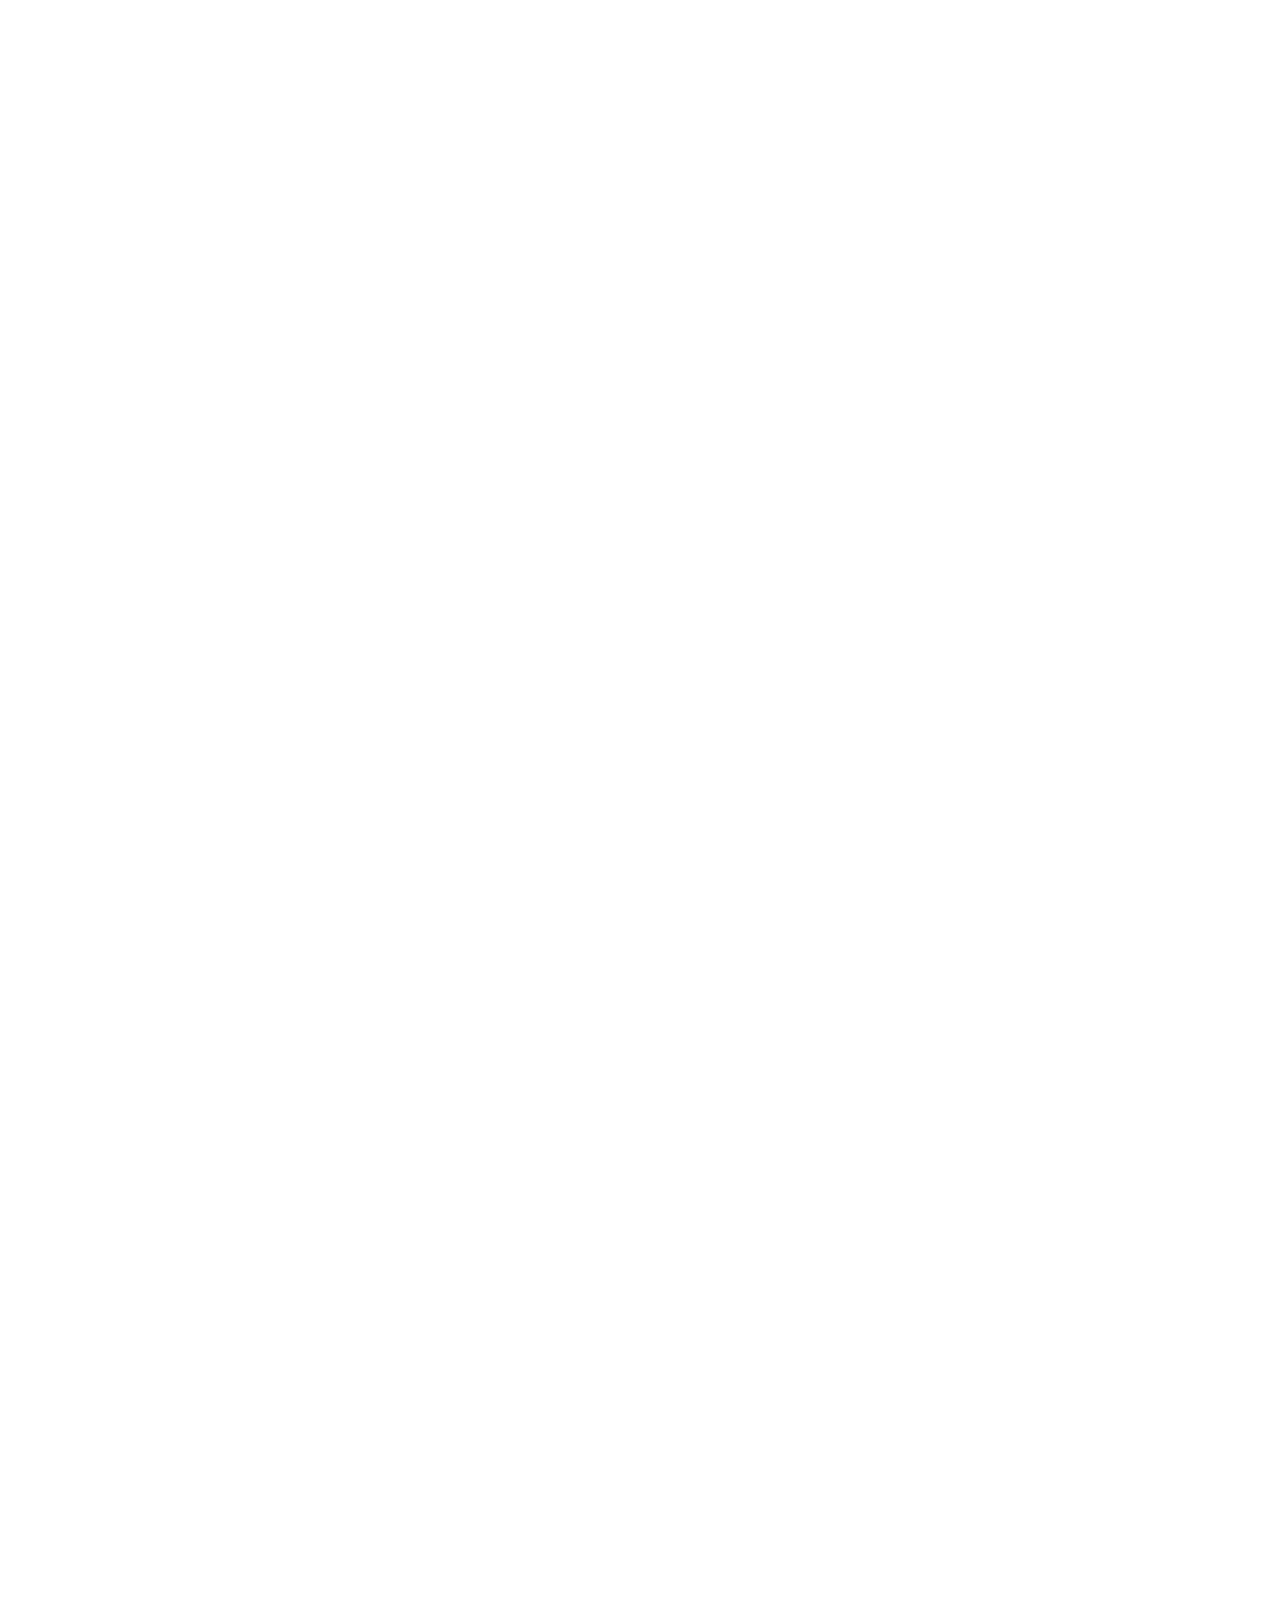
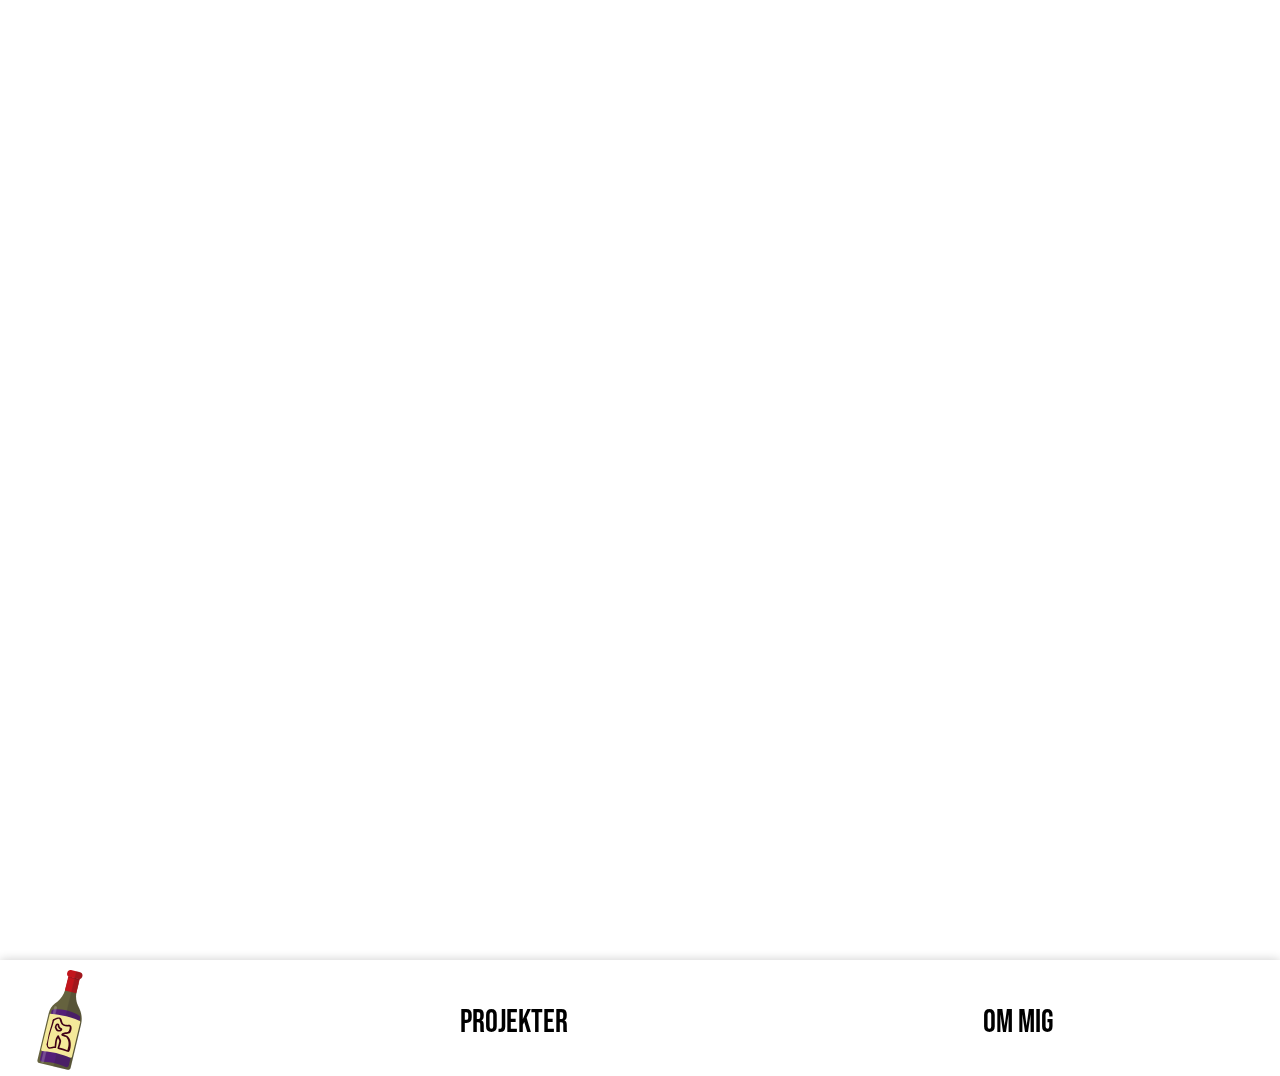
==== animation.html @ bd6a0429 "hh" ====
<!DOCTYPE html>
<html lang="da">

<head>
    <meta charset="UTF-8">
    <meta http-equiv="X-UA-Compatible" content="IE=edge">
    <meta name="viewport" content="width=device-width, initial-scale=1.0">
    <meta name="robots" content="noindex">
    <link rel="preconnect" href="https://fonts.googleapis.com">
    <link rel="preconnect" href="https://fonts.gstatic.com" crossorigin>
    <link href="https://fonts.googleapis.com/css2?family=Bebas+Neue&display=swap" rel="stylesheet">
    <link rel="stylesheet" href="style.css">
    <link rel="stylesheet" href="layout.css">
    <title>Forside</title>
</head>

<body>
    <header>
        <nav class="top-nav" id="top-nav">
            <div class="logo">

                <a href="index.html"><img src="img/vinflakse.svg" alt="Logo"></a>
            </div>
            <input class="menu-btn" type="checkbox" id="menu-btn">
            <label class="menu-icon" for="menu-btn"><span class="navicon"></span></label>
            <ul class="menu">

                <li><a class="sider" href="portfolio.html">Projekter</a></li>
                <li><a class="sider" href="ommig.html">Om mig</a></li>

            </ul>
        </nav>

    </header>
    <main>


    </main>
    <footer class="forser">

        <img class=" mig" src="img/IMG_1372.JPG" alt="mig">
        <p>Produceret af Rasmus</p>
        <p>rari0001@.stud.kea.dk</p>
        <p>Tlf 27587720</p>
    </footer>
    <script src="menu.js"></script>
</body>

</html>
---- style.css ----
* {
  margin: 0;
  padding: 0;
  box-sizing: border-box;
}
/******************burger**************/
.logo img {
  width: 80px;
  height: 80px;
}
.porti img {
  width: 100%;
  height: auto;
  padding: 6%;
  margin-top: 60%;
}
body {
  font-family: "Bebas Neue", sans-serif;
}
.knap {
  width: auto;
  height: 10%;
}
.knaps {
  text-align: center;
}

.top-nav {
  position: fixed;
  width: 100%;

  padding: 10px 10px 5px;
  display: flex;
  justify-content: space-between;
  align-items: center;
  flex-wrap: wrap;
  transition: top 0.75s ease-in;
  background-color: #fff;
  box-shadow: 0 0 10px rgba(0, 0, 0, 0.2);
}
.top-nav .menu {
  list-style: none;
  overflow: hidden;
  display: flex;
  flex-direction: column;
  align-items: flex-start;
  width: 100%;
  max-height: 0;
  transition: max-height 0.2s ease-out;
}
.menu li {
  text-align: center;
  width: 100%;
}

.top-nav .menu li a {
  display: inline-block;
  min-width: 75px;
  margin: 0.3em 0;
  padding: 0 10px;
  transition: 1s all;
  text-decoration: none;
  font-size: 20px;
  width: 100%;
  font-size: 1.5rem;
}

.sider {
  color: black;
}
.sider:hover {
  color: #c2151c;
}
.top-nav .logo {
  display: inline-block;
  width: 150px;
}
.top-nav .menu-icon {
  cursor: pointer;
  display: inline-block;
  padding: 28px 20px;
}
.top-nav .menu-icon .navicon {
  background: #20232d;
  display: block;
  height: 2px;
  position: relative;
  width: 1.625rem;
}
.top-nav .menu-icon .navicon:before,
.top-nav .menu-icon .navicon:after {
  background: #20232d;
  content: "";
  display: block;
  height: 100%;
  position: absolute;
  transition: all 0.2s ease-out;
  width: 100%;
}
.top-nav .menu-icon .navicon:before {
  top: 7px;
}
.top-nav .menu-icon .navicon:after {
  top: -7px;
}
.top-nav .menu-btn {
  display: none;
}
.top-nav .menu-btn:checked ~ .menu {
  max-height: 300px;
}
.top-nav .menu-btn:checked ~ .menu-icon .navicon {
  background: transparent;
}
.top-nav .menu-btn:checked ~ .menu-icon .navicon:before {
  transform: rotate(-45deg);
}
.top-nav .menu-btn:checked ~ .menu-icon .navicon:after {
  transform: rotate(45deg);
}
.top-nav .menu-btn:checked ~ .menu-icon:not(.steps) .navicon:before,
.top-nav .menu-btn:checked ~ .menu-icon:not(.steps) .navicon:after {
  top: 0;
}
/******************foter***********************/
footer {
  font-size: 20px;
  margin: 10px;
  text-align: center;
  margin-top: 150%;
}
.mig {
  border-radius: 40px;
  width: 100px;
  display: inline-block;
  margin-bottom: 10px;
}
.forser {
  margin-top: 60px;
}
/*************************grid********************/
/***GRID 3*2******/
#proj_grid {
  display: grid;
  grid-template-columns: 1fr 1fr;
  grid-template-rows: 1fr 1fr 1fr;
  gap: 5%;
  padding: 35% 5% 10% 5%;
}

#pro1 {
  grid-column: 1;
  grid-row: 1;
}
#pro2 {
  grid-column: 2;
  grid-row: 1;
}
#pro3 {
  grid-column: 1;
  grid-row: 2;
}
#pro4 {
  grid-column: 2;
  grid-row: 2;
}
#pro5 {
  grid-column: 1;
  grid-row: 3;
}
#pro6 {
  grid-column: 2;
  grid-row: 3;
}
---- layout.css ----
@media (min-width: 840px) {
  main {
    max-width: 1300px;
    margin: 0 auto;
  }

  .top-nav li {
    margin: 0 10px;
  }
  .top-nav .menu li a {
    display: inline-block;
    min-width: 75px;
    margin: 0.3em 0;
    padding: 0 10px;
    transition: 1s all;
    text-decoration: none;
    font-size: 20px;
    width: 100%;
    font-size: 2rem;
  }
  .top-nav .menu {
    display: flex;
    justify-content: space-between;
    width: 80%;
    max-height: none;
    flex-direction: row;
  }
  .top-nav .menu-icon {
    display: none;
  }
  .logo img {
    width: 100px;
    height: 100px;
  }
  .knap {
    width: auto;
    height: 15%;
  }
  .porti img {
    width: 100%;
    height: auto;

    margin-top: 10%;
  }
  .sider {
    color: black;
  }
  .sider:hover {
    color: #c2151c;
  }
  footer {
    font-size: 20px;
    margin: 10px;
    text-align: center;
    margin-top: 150%;
  }
  .mig {
    border-radius: 50px;
    width: 150px;
    display: inline-block;
    margin-bottom: 10px;
  }
  .forser {
    margin-top: 200%;
  }
  /*****GRID desk****/
  #proj_grid {
    display: grid;
    grid-template-columns: 1fr 1fr 1fr;
    grid-template-rows: 1fr 1fr;
    gap: 5%;
    padding: 15% 5% 10% 5%;
  }

  #pro1 {
    grid-column: 1;
    grid-row: 1;
    width: 80%;
  }
  #pro2 {
    grid-column: 2;
    grid-row: 1;
    width: 80%;
  }
  #pro3 {
    grid-column: 3;
    grid-row: 1;
    width: 80%;
  }
  #pro4 {
    grid-column: 2;
    grid-row: 1;
    width: 80%;
  }
  #pro5 {
    grid-column: 2;
    grid-row: 2;
    width: 80%;
  }
  #pro6 {
    grid-column: 3;
    grid-row: 2;
    width: 80%;
  }
  .knaps:hover {
    transform: scale(1.1);
  }
  .topoverskrift {
    position: absolute;
    margin-top: 10%;
  }
  .pere {
    line-height: 1.5rem;
  }
}
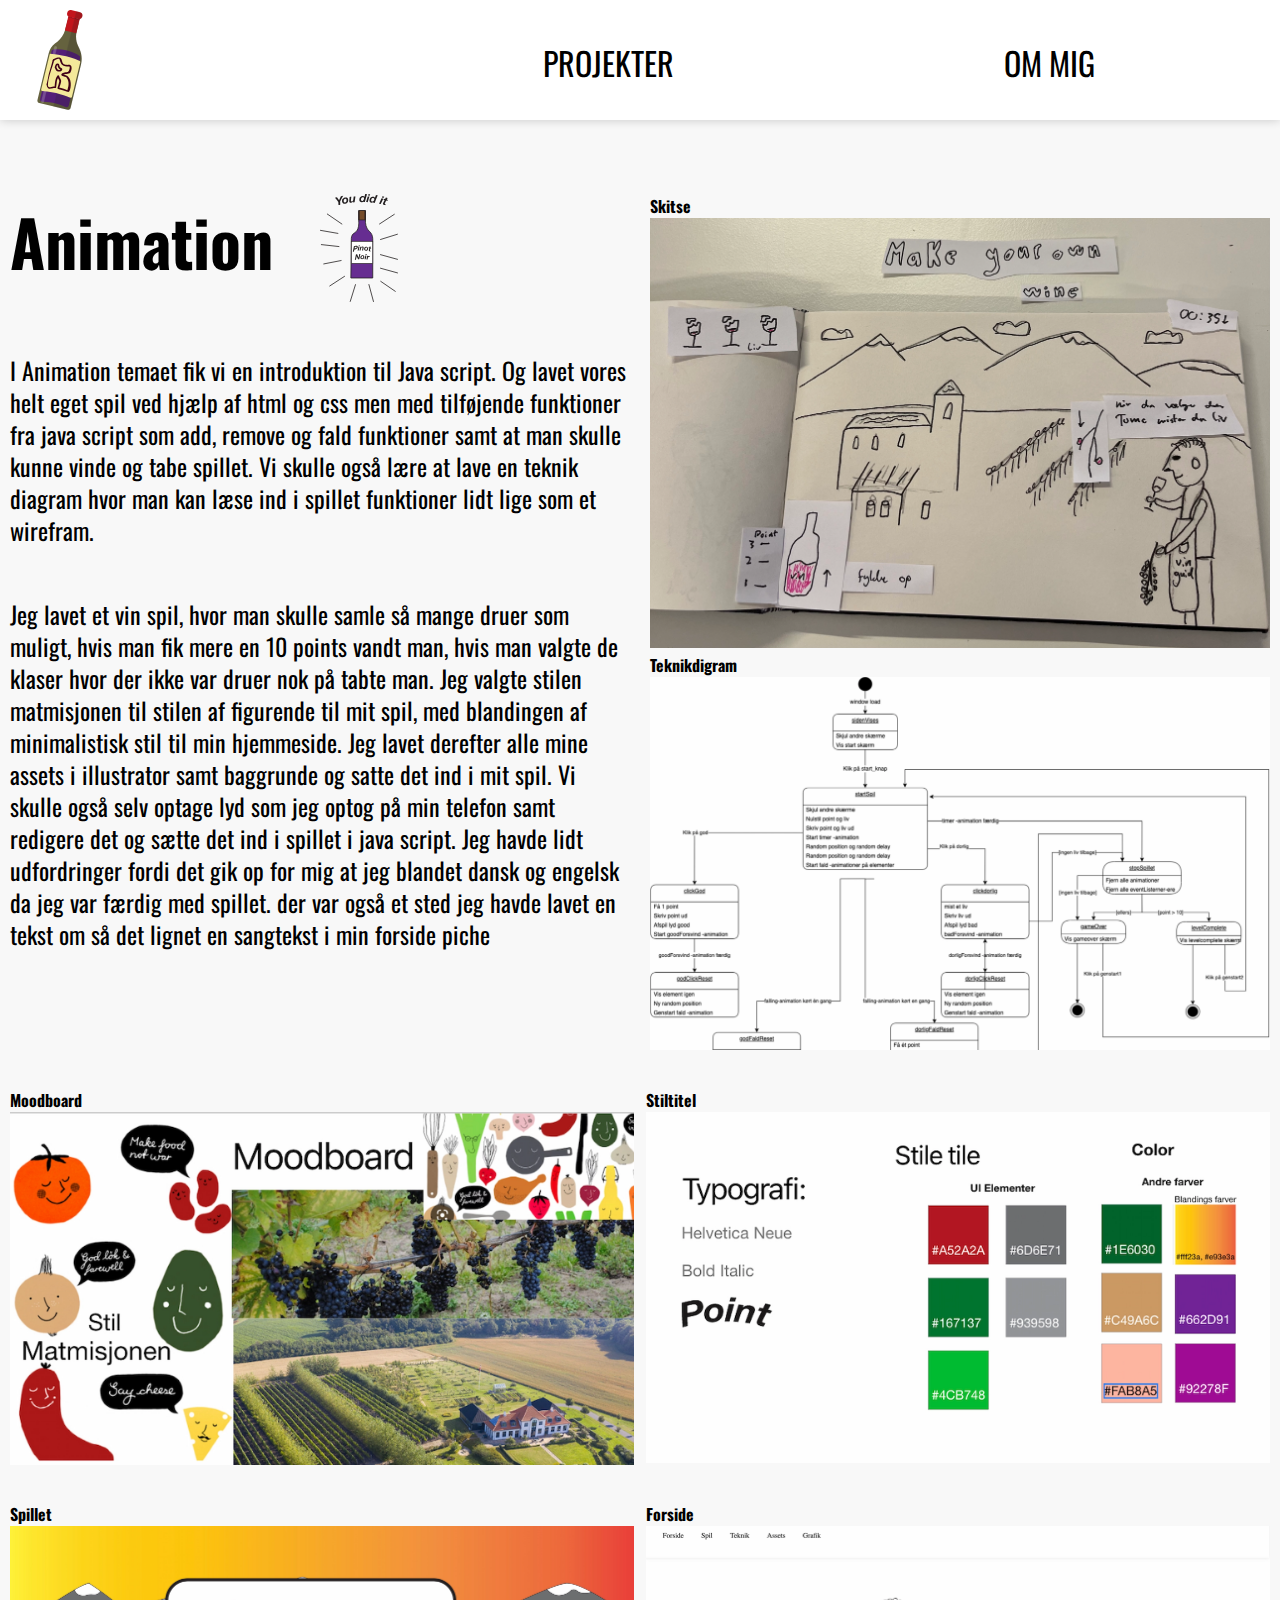
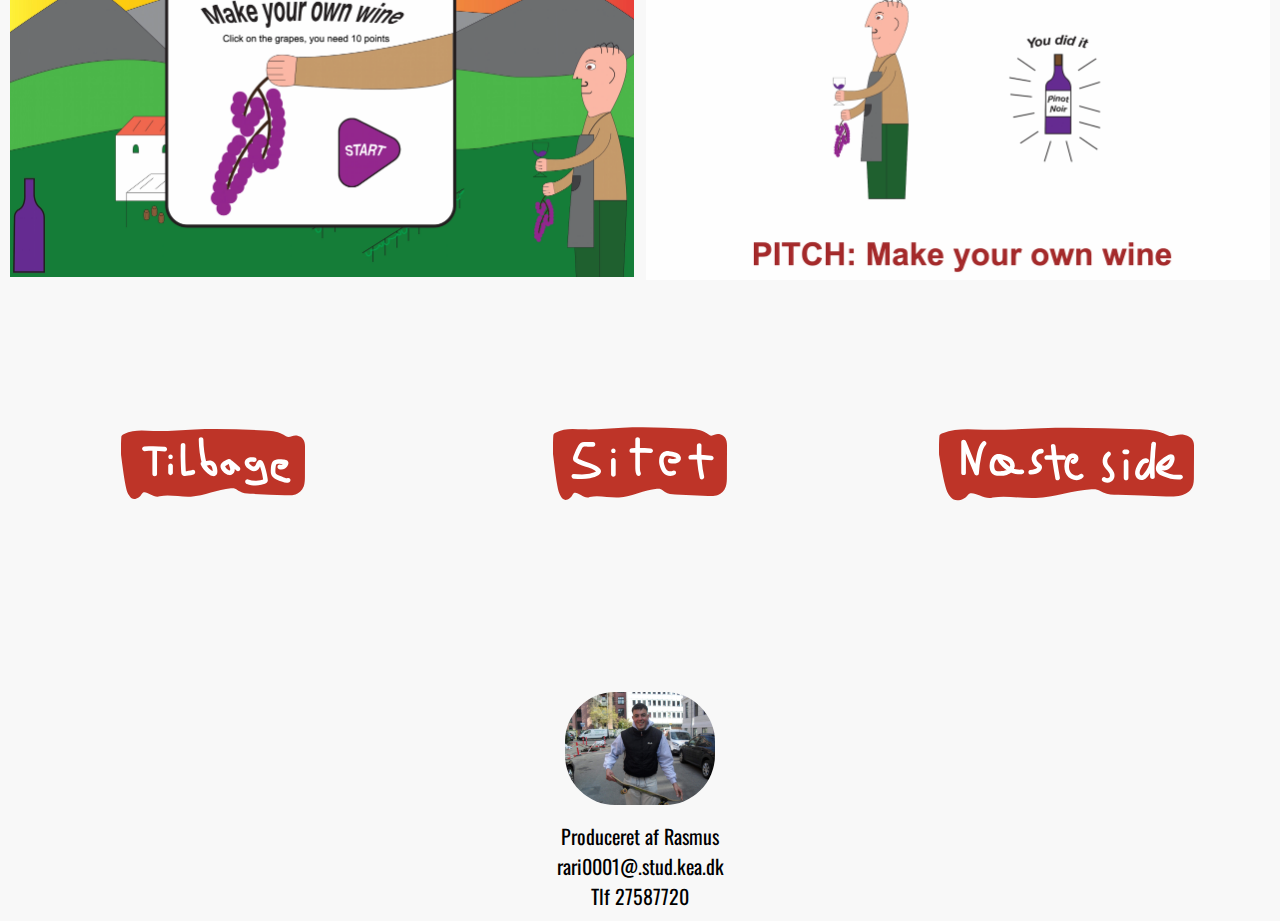
==== commit 644bef48: "ny stof" ====
--- a/animation.html
+++ b/animation.html
@@ -8,7 +8,7 @@
     <meta name="robots" content="noindex">
     <link rel="preconnect" href="https://fonts.googleapis.com">
     <link rel="preconnect" href="https://fonts.gstatic.com" crossorigin>
-    <link href="https://fonts.googleapis.com/css2?family=Bebas+Neue&display=swap" rel="stylesheet">
+    <link href="https://fonts.googleapis.com/css2?family=Oswald:wght@600&display=swap" rel="stylesheet">
     <link rel="stylesheet" href="style.css">
     <link rel="stylesheet" href="layout.css">
     <title>Forside</title>
@@ -25,15 +25,91 @@
             <label class="menu-icon" for="menu-btn"><span class="navicon"></span></label>
             <ul class="menu">
 
-                <li><a class="sider" href="portfolio.html">Projekter</a></li>
-                <li><a class="sider" href="ommig.html">Om mig</a></li>
+                <li><a class="sider" href="portfolio.html">PROJEKTER</a></li>
+                <li><a class="sider" href="ommig.html">OM MIG</a></li>
 
             </ul>
         </nav>
 
     </header>
     <main>
+        <div class="underoverdiv">
+            <div class="div">
+                <div class="h111">
+                    <h1>Animation</h1>
+                    <img class="logoo" src="potos/win-kopi.svg" alt="vin">
 
+                </div>
+
+                <div class="pere">I Animation temaet fik vi en introduktion til Java script. Og lavet vores helt eget
+                    spil ved hjælp af html og css men
+                    med tilføjende funktioner fra java script som add, remove og fald funktioner samt at man skulle
+                    kunne vinde og tabe
+                    spillet. Vi skulle også lære at lave en teknik diagram hvor man kan læse ind i spillet funktioner
+                    lidt lige som et
+                    wirefram.
+
+                </div>
+
+
+                <div class="pere">Jeg lavet et vin spil, hvor man skulle samle så mange druer som muligt, hvis man fik
+                    mere en 10 points vandt man, hvis
+                    man valgte de klaser hvor der ikke var druer nok på tabte man. Jeg valgte stilen matmisjonen til
+                    stilen af figurende til
+                    mit spil, med blandingen af minimalistisk stil til min hjemmeside. Jeg lavet derefter alle mine
+                    assets i illustrator
+                    samt baggrunde og satte det ind i mit spil. Vi skulle også selv optage lyd som jeg optog på min
+                    telefon samt redigere
+                    det og sætte det ind i spillet i java script.
+
+                    Jeg havde lidt udfordringer fordi det gik op for mig at jeg blandet dansk og engelsk da jeg var
+                    færdig med spillet. der
+                    var også et sted jeg havde lavet en tekst om så det lignet en sangtekst i min forside piche
+
+                </div>
+            </div>
+            <div class="div4">
+                <div>
+                    <h4>Skitse</h4>
+                    <img src="potos/animation skitsekopi.webp" alt="animationføsteskærm">
+                </div>
+                <div>
+                    <h4>Teknikdigram</h4>
+                    <img src="potos/teknikdigram 2023-06-10 kl. 11.59.12.webp" alt="teknik">
+                </div>
+            </div>
+
+        </div>
+
+        <div class="div5">
+            <div>
+                <h4>Moodboard</h4>
+                <img src="potos/aniamtionmood.webp" alt="aniamtineskærm1">
+            </div>
+            <div>
+                <h4>Stiltitel</h4>
+                <img src="potos/aniamtionstile.webp" alt="animationeskærm2">
+            </div>
+
+        </div>
+
+        <div class="div5">
+            <div>
+                <h4>Spillet</h4>
+                <img src="potos/spil12023-06-08 kl. 20.52.47.webp" alt="spil">
+            </div>
+            <div>
+                <h4>Forside</h4>
+                <img src="potos/spil2 2023-06-08 kl. 20.52.29.webp" alt="spil">
+            </div>
+        </div>
+
+        <div class="bundinker">
+            <a class="bunkinger" href="ux.html"> <img src="img/tilbage.svg" alt="tilbage"></a>
+            <a class="bunkinger" href="http://minet25.dk/kea/02_web/02_emnesite/emnesite/"><img src="img/sitet.svg"
+                    alt="site"></a>
+            <a class="bunkinger" href="videosite.html"><img src="img/næste.svg" alt="næste"></a>
+        </div>
 
     </main>
     <footer class="forser">
--- a/style.css
+++ b/style.css
@@ -8,14 +8,60 @@
   width: 80px;
   height: 80px;
 }
+.h111 {
+  margin-top: 5%;
+  padding: 10px;
+  display: grid;
+  grid-template-columns: 1fr 1fr;
+}
+.logoo {
+  width: 20%;
+  height: auto;
+}
+.logooo {
+  width: 20%;
+  height: auto;
+  margin-left: 25%;
+}
+img {
+  max-width: 100%;
+  height: auto;
+}
+.h11 {
+  margin-top: 5%;
+  padding: 8px;
+}
+.pere {
+  padding: 10px;
+}
+.div2 {
+  padding: 10px;
+}
+.div3 {
+  padding: 10px;
+}
+.div4 {
+  padding: 10px;
+}
+.div5 {
+  padding: 10px;
+}
+.div6 {
+  padding: 10px;
+}
+.div7 {
+  padding: 10px;
+}
+
 .porti img {
   width: 100%;
   height: auto;
   padding: 6%;
-  margin-top: 60%;
+  margin-top: 10%;
 }
 body {
-  font-family: "Bebas Neue", sans-serif;
+  font-family: "Oswald", sans-serif;
+  background-color: #f8f8f8;
 }
 .knap {
   width: auto;
@@ -26,7 +72,7 @@
 }
 
 .top-nav {
-  position: fixed;
+  position: static;
   width: 100%;
 
   padding: 10px 10px 5px;
@@ -140,35 +186,59 @@
 }
 /*************************grid********************/
 /***GRID 3*2******/
-#proj_grid {
+#opg_grid {
   display: grid;
   grid-template-columns: 1fr 1fr;
   grid-template-rows: 1fr 1fr 1fr;
   gap: 5%;
-  padding: 35% 5% 10% 5%;
-}
-
-#pro1 {
+  padding: 10% 5% 10% 5%;
+}
+
+#opg1 {
   grid-column: 1;
   grid-row: 1;
 }
-#pro2 {
+#opg2 {
   grid-column: 2;
   grid-row: 1;
 }
-#pro3 {
+#opg3 {
   grid-column: 1;
   grid-row: 2;
 }
-#pro4 {
+#opg4 {
   grid-column: 2;
   grid-row: 2;
 }
-#pro5 {
+#opg5 {
   grid-column: 1;
   grid-row: 3;
 }
-#pro6 {
+#opg6 {
   grid-column: 2;
   grid-row: 3;
 }
+.bundinker {
+  display: grid;
+  grid-template-columns: 1fr 1fr 1fr;
+  text-align: center;
+  margin-top: 10%;
+}
+.bundinker img {
+  width: auto;
+  height: 40%;
+}
+.video-container {
+  max-width: 100%;
+  overflow: hidden;
+  display: flex;
+  justify-content: center;
+  align-items: center;
+  margin-top: 5%;
+  padding: 4%;
+}
+
+video {
+  max-width: 100%;
+  height: auto;
+}
--- a/layout.css
+++ b/layout.css
@@ -21,9 +21,10 @@
   .top-nav .menu {
     display: flex;
     justify-content: space-between;
-    width: 80%;
+    width: 70%;
     max-height: none;
     flex-direction: row;
+    margin-right: 0;
   }
   .top-nav .menu-icon {
     display: none;
@@ -32,15 +33,26 @@
     width: 100px;
     height: 100px;
   }
+  .logoo {
+    width: 25%;
+    height: auto;
+  }
+  .logooo {
+    width: 25%;
+    height: auto;
+    margin-left: 25%;
+  }
   .knap {
     width: auto;
     height: 15%;
   }
+  img {
+    width: 100%;
+    height: auto;
+  }
   .porti img {
     width: 100%;
     height: auto;
-
-    margin-top: 10%;
   }
   .sider {
     color: black;
@@ -61,43 +73,43 @@
     margin-bottom: 10px;
   }
   .forser {
-    margin-top: 200%;
-  }
-  /*****GRID desk****/
-  #proj_grid {
+    margin-top: 5%;
+  }
+
+  #opg_grid {
     display: grid;
     grid-template-columns: 1fr 1fr 1fr;
     grid-template-rows: 1fr 1fr;
     gap: 5%;
-    padding: 15% 5% 10% 5%;
-  }
-
-  #pro1 {
+    padding: 5% 5% 10% 5%;
+  }
+
+  #opg1 {
     grid-column: 1;
     grid-row: 1;
     width: 80%;
   }
-  #pro2 {
+  #opg2 {
     grid-column: 2;
     grid-row: 1;
     width: 80%;
   }
-  #pro3 {
+  #opg3 {
     grid-column: 3;
     grid-row: 1;
     width: 80%;
   }
-  #pro4 {
+  #opg4 {
     grid-column: 2;
     grid-row: 1;
     width: 80%;
   }
-  #pro5 {
+  #opg5 {
     grid-column: 2;
     grid-row: 2;
     width: 80%;
   }
-  #pro6 {
+  #opg6 {
     grid-column: 3;
     grid-row: 2;
     width: 80%;
@@ -105,11 +117,141 @@
   .knaps:hover {
     transform: scale(1.1);
   }
-  .topoverskrift {
+  .pere {
+    line-height: 2rem;
+    font-size: 1.5rem;
+    margin-top: 5%;
+  }
+  .div2 {
+    gap: 1%;
+  }
+  .websitdiv {
+    padding: 2%;
+  }
+  .div3 {
+    gap: 1%;
+  }
+  .div4 {
+    gap: 1%;
+  }
+
+  .div5 {
+    gap: 1%;
+  }
+  .div6 {
+    gap: 1%;
+  }
+  .div7 video {
+    gap: 1%;
+    margin-top: 2%;
+  }
+
+  /***************indhold****************/
+  .h11 {
+    font-size: 2rem;
+    margin-top: 0;
+  }
+  .h111 {
+    margin-top: 0%;
+  }
+  .underoverdiv {
+    margin-top: 5%;
+    display: grid;
+    grid-template-columns: 1fr 1fr;
+  }
+  .div2 {
+    display: grid;
+    grid-template-columns: 1fr 1fr;
+    gap: 0%;
+  }
+  .div2 img {
+    width: 100%;
+    height: auto;
+  }
+
+  .div3 img {
+    width: 100%;
+    height: auto;
+    margin-top: 1%;
+  }
+  .div4 img {
+    width: 100%;
+    height: auto;
+  }
+  .div5 {
+    margin-top: 1%;
+    display: grid;
+    grid-template-columns: 1fr 1fr;
+  }
+  .div5 img {
+    width: 100%;
+    height: auto;
+  }
+  .divv {
+    margin-top: 3%;
+  }
+  .div6 {
+    margin-top: 2%;
+  }
+  .h111 {
+    font-size: 2rem;
+    display: grid;
+    grid-template-columns: 1fr 1fr;
+  }
+  .div10 {
+    margin-top: 5%;
+    display: grid;
+    grid-template-columns: 1fr 1fr;
+  }
+
+  .bundinker {
+    margin-top: 10%;
+    display: grid;
+    grid-template-columns: 1fr 1fr 1fr;
+    text-align: center;
+  }
+  .bundinker img {
+    width: auto;
+    height: 40%;
+  }
+  .bunkinger:hover {
+    transform: scale(1.1);
+  }
+  .image-container {
+    position: relative;
+    display: inline-block;
+    margin-left: 10%;
+  }
+  .image-container img {
+    width: 80%;
+    height: auto;
+  }
+
+  .overlay {
     position: absolute;
-    margin-top: 10%;
-  }
-  .pere {
-    line-height: 1.5rem;
+    top: 0;
+    left: 0;
+    width: 80%;
+    height: 67.8%;
+    opacity: 0;
+    background-color: rgba(0, 0, 0, 0.5);
+    transition: opacity 0.5s;
+  }
+
+  .image-container:hover .overlay {
+    opacity: 1;
+  }
+
+  .text {
+    position: absolute;
+    top: 50%;
+    left: 50%;
+    transform: translate(-50%, -50%);
+    color: white;
+    font-size: 50px;
+    text-align: center;
+  }
+  ul {
+    margin-left: 3%;
   }
 }
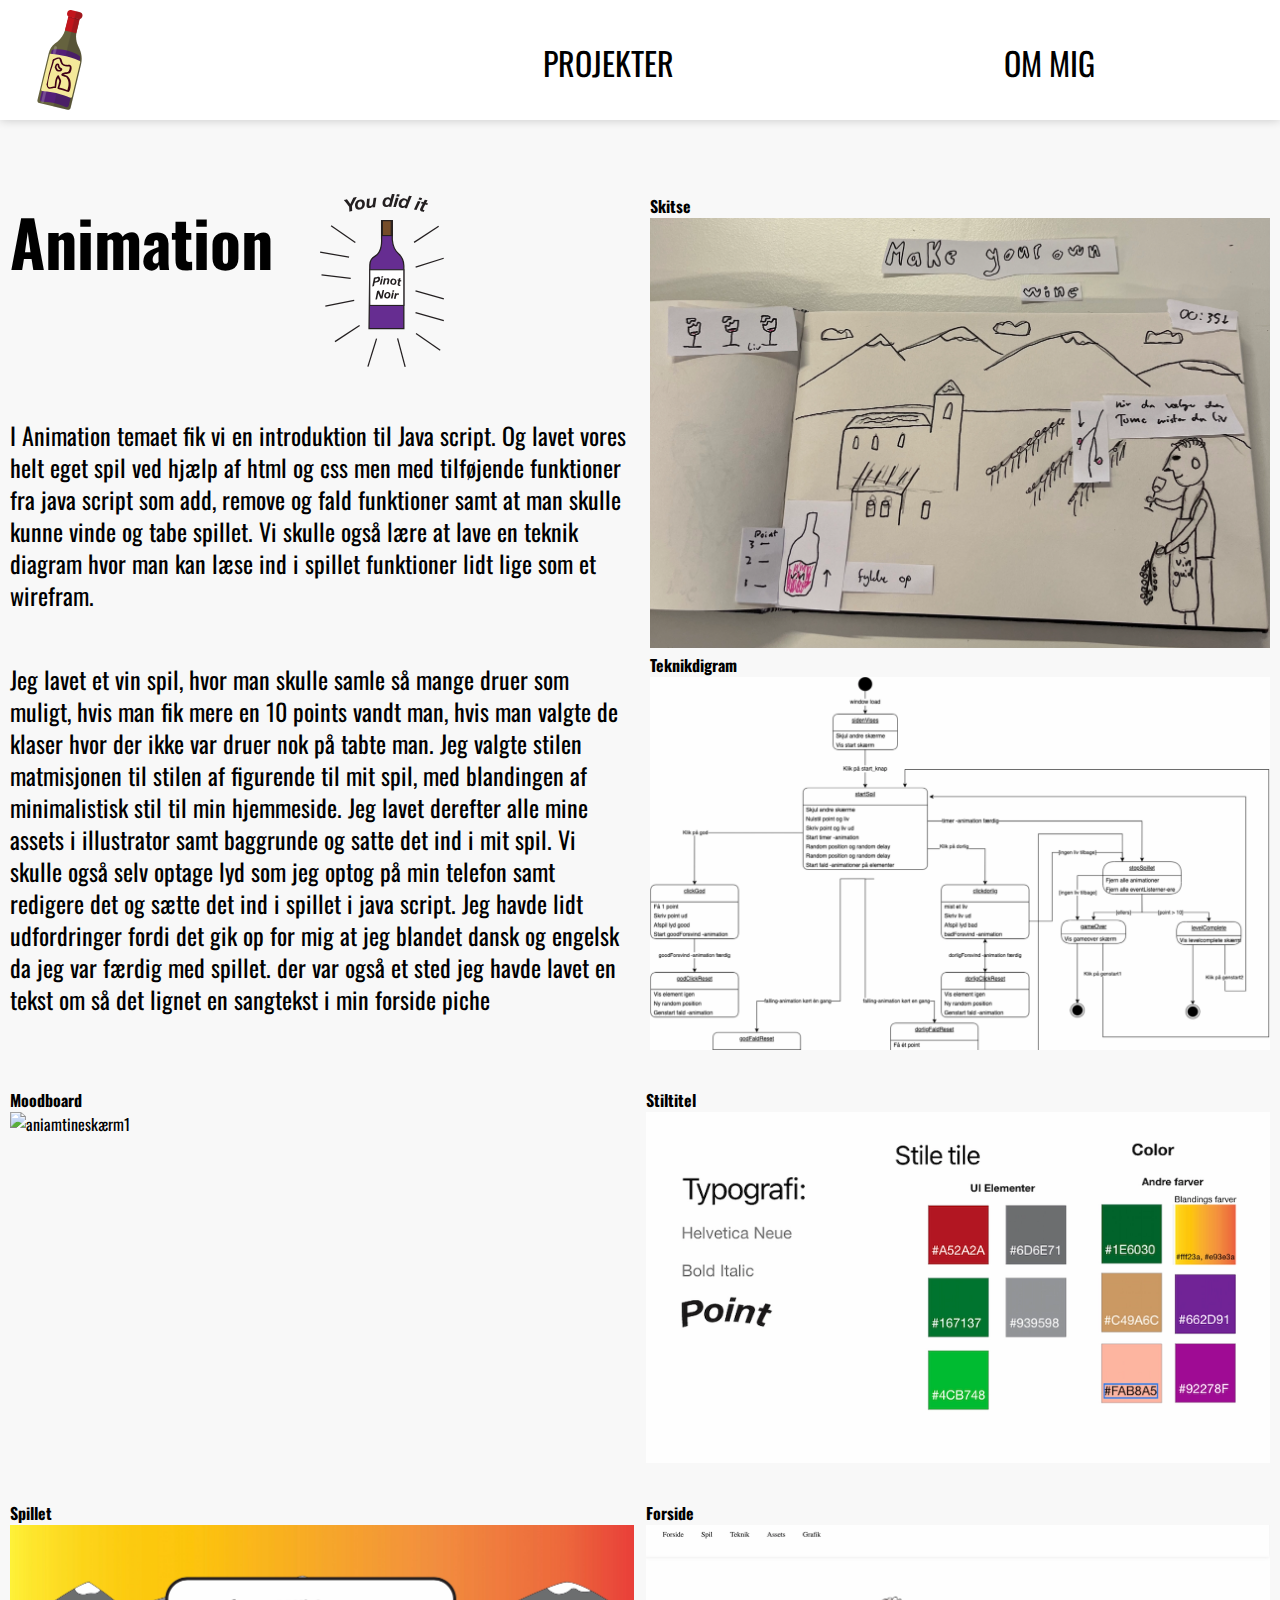
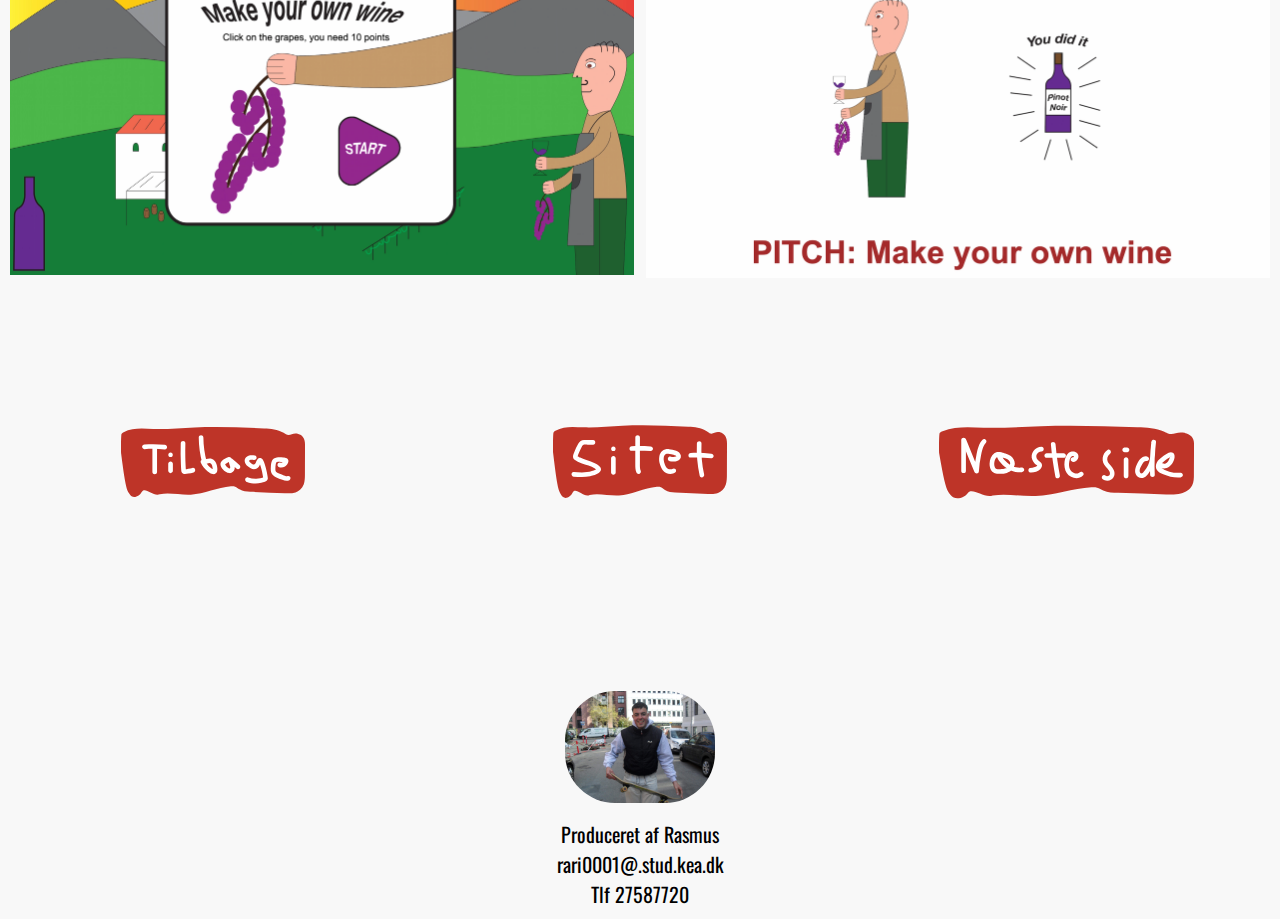
==== commit 51da41a1: "ny sider" ====
--- a/animation.html
+++ b/animation.html
@@ -11,7 +11,7 @@
     <link href="https://fonts.googleapis.com/css2?family=Oswald:wght@600&display=swap" rel="stylesheet">
     <link rel="stylesheet" href="style.css">
     <link rel="stylesheet" href="layout.css">
-    <title>Forside</title>
+    <title>Animation</title>
 </head>
 
 <body>
--- a/style.css
+++ b/style.css
@@ -15,11 +15,11 @@
   grid-template-columns: 1fr 1fr;
 }
 .logoo {
-  width: 20%;
+  width: 35%;
   height: auto;
 }
 .logooo {
-  width: 20%;
+  width: 35%;
   height: auto;
   margin-left: 25%;
 }
--- a/layout.css
+++ b/layout.css
@@ -34,11 +34,11 @@
     height: 100px;
   }
   .logoo {
-    width: 25%;
+    width: 40%;
     height: auto;
   }
   .logooo {
-    width: 25%;
+    width: 40%;
     height: auto;
     margin-left: 25%;
   }
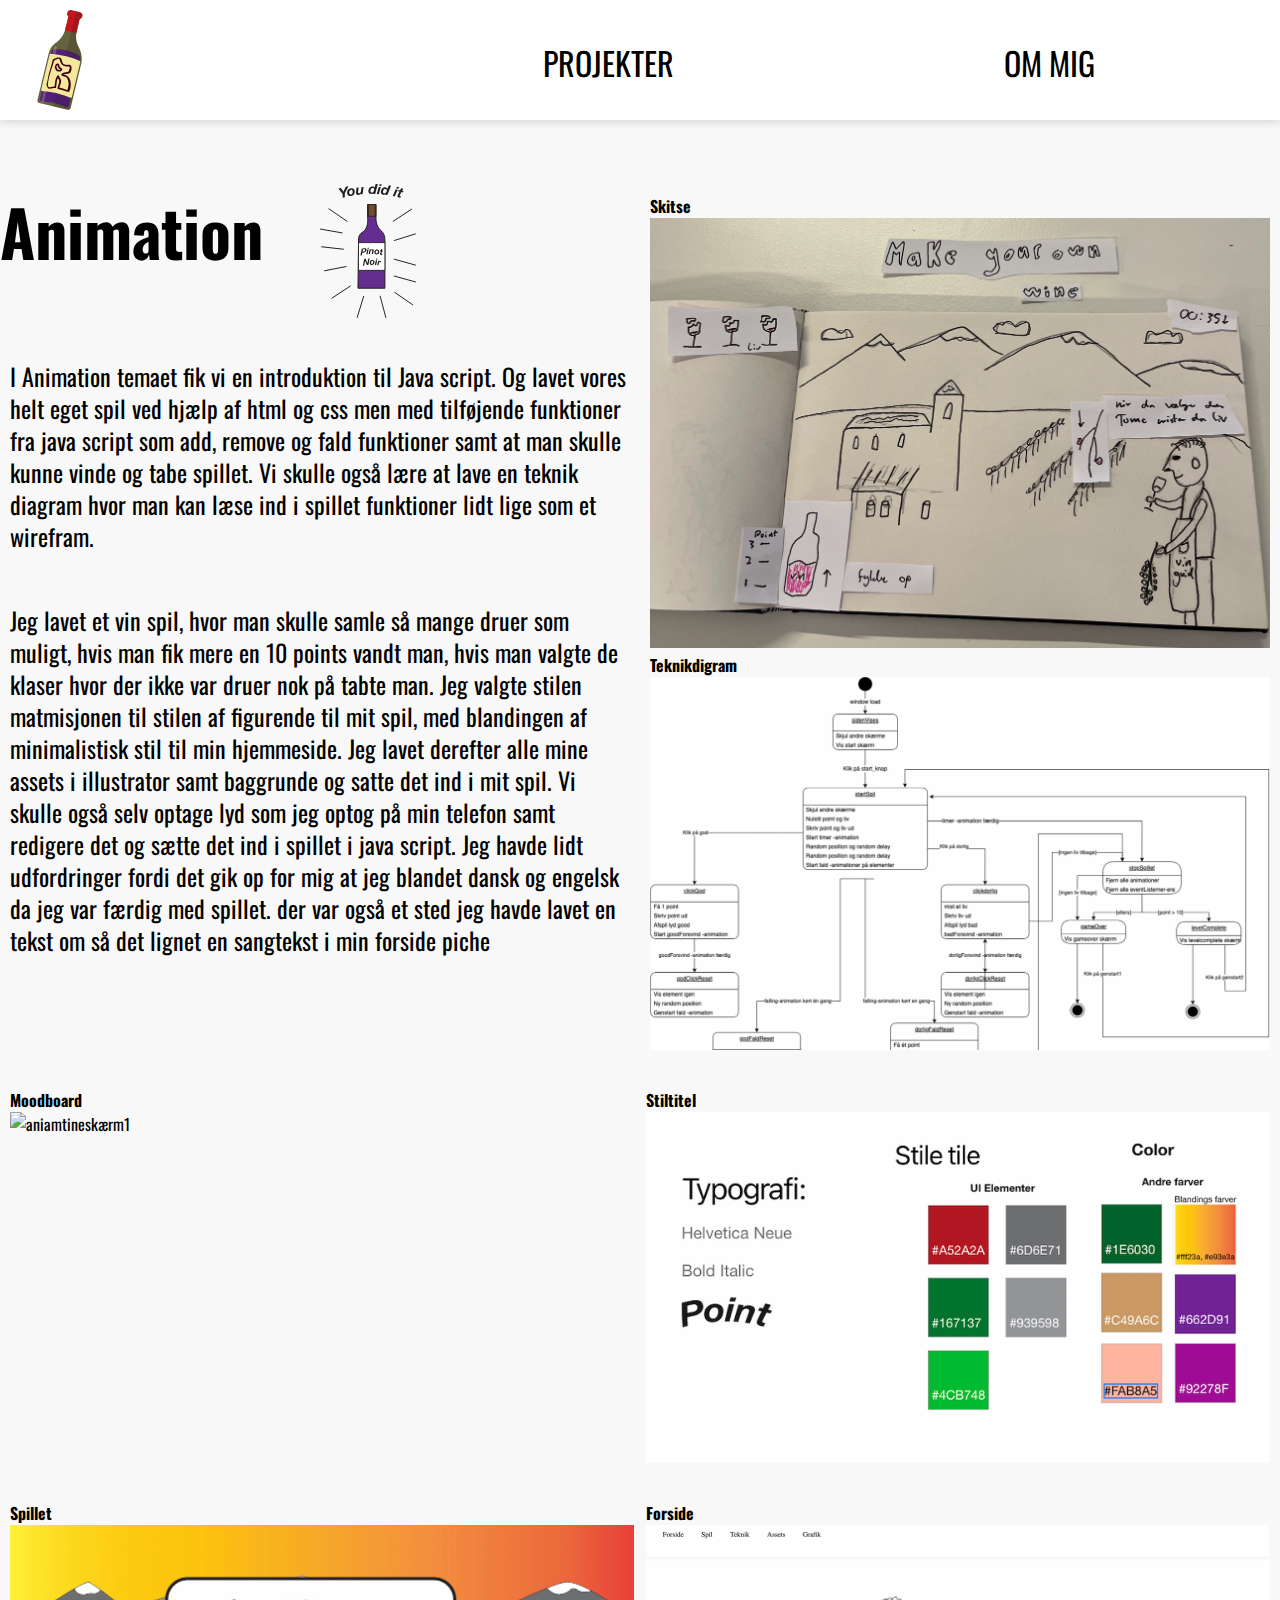
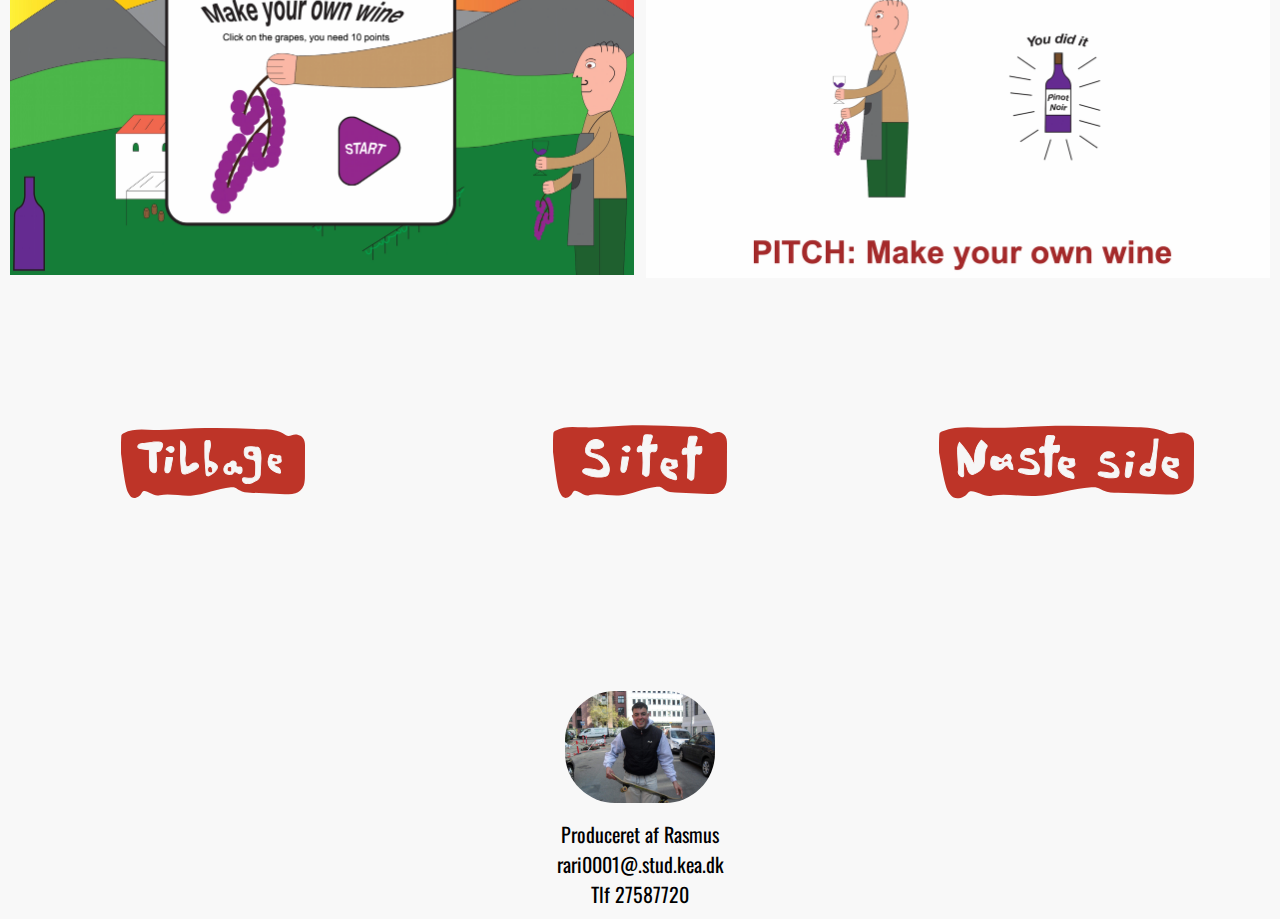
==== commit fc35d324: "logos" ====
--- a/animation.html
+++ b/animation.html
@@ -9,6 +9,7 @@
     <link rel="preconnect" href="https://fonts.googleapis.com">
     <link rel="preconnect" href="https://fonts.gstatic.com" crossorigin>
     <link href="https://fonts.googleapis.com/css2?family=Oswald:wght@600&display=swap" rel="stylesheet">
+    <link rel="icon" type="image/x-icon" href="img/vinflakse.svg">
     <link rel="stylesheet" href="style.css">
     <link rel="stylesheet" href="layout.css">
     <title>Animation</title>
@@ -37,7 +38,7 @@
             <div class="div">
                 <div class="h111">
                     <h1>Animation</h1>
-                    <img class="logoo" src="potos/win-kopi.svg" alt="vin">
+                    <img class="logoos" src="potos/win-kopi.svg" alt="vin">
 
                 </div>
 
@@ -106,7 +107,7 @@
 
         <div class="bundinker">
             <a class="bunkinger" href="ux.html"> <img src="img/tilbage.svg" alt="tilbage"></a>
-            <a class="bunkinger" href="http://minet25.dk/kea/02_web/02_emnesite/emnesite/"><img src="img/sitet.svg"
+            <a class="bunkinger" href="http://minet25.dk/kea/04_animation/website/index.html"><img src="img/sitet.svg"
                     alt="site"></a>
             <a class="bunkinger" href="videosite.html"><img src="img/næste.svg" alt="næste"></a>
         </div>
--- a/style.css
+++ b/style.css
@@ -23,9 +23,16 @@
   height: auto;
   margin-left: 25%;
 }
+.logoos {
+  width: 40%;
+  height: auto;
+}
 img {
   max-width: 100%;
   height: auto;
+}
+.image-container {
+  padding: 2%;
 }
 .h11 {
   margin-top: 5%;
@@ -242,3 +249,13 @@
   max-width: 100%;
   height: auto;
 }
+.bunkeri {
+  display: grid;
+  grid-template-columns: 1fr;
+  text-align: center;
+  margin-bottom: -35%;
+}
+.bunkeri img {
+  width: auto;
+  height: 15%;
+}
--- a/layout.css
+++ b/layout.css
@@ -33,6 +33,10 @@
     width: 100px;
     height: 100px;
   }
+  .logoos {
+    width: 30%;
+    height: auto;
+  }
   .logoo {
     width: 40%;
     height: auto;
@@ -196,6 +200,7 @@
   .h111 {
     font-size: 2rem;
     display: grid;
+    padding: 0;
     grid-template-columns: 1fr 1fr;
   }
   .div10 {
@@ -229,10 +234,10 @@
 
   .overlay {
     position: absolute;
-    top: 0;
-    left: 0;
-    width: 80%;
-    height: 67.8%;
+    top: 1.6%;
+    left: 2%;
+    width: 77%;
+    height: 65%;
     opacity: 0;
     background-color: rgba(0, 0, 0, 0.5);
     transition: opacity 0.5s;
@@ -254,4 +259,17 @@
   ul {
     margin-left: 3%;
   }
+  .bunkeri {
+    display: grid;
+    grid-template-columns: 1fr;
+    text-align: center;
+    margin-bottom: -35%;
+  }
+  .bunkeri img {
+    width: auto;
+    height: 15%;
+  }
+  .bunkingere:hover {
+    transform: scale(1.1);
+  }
 }
